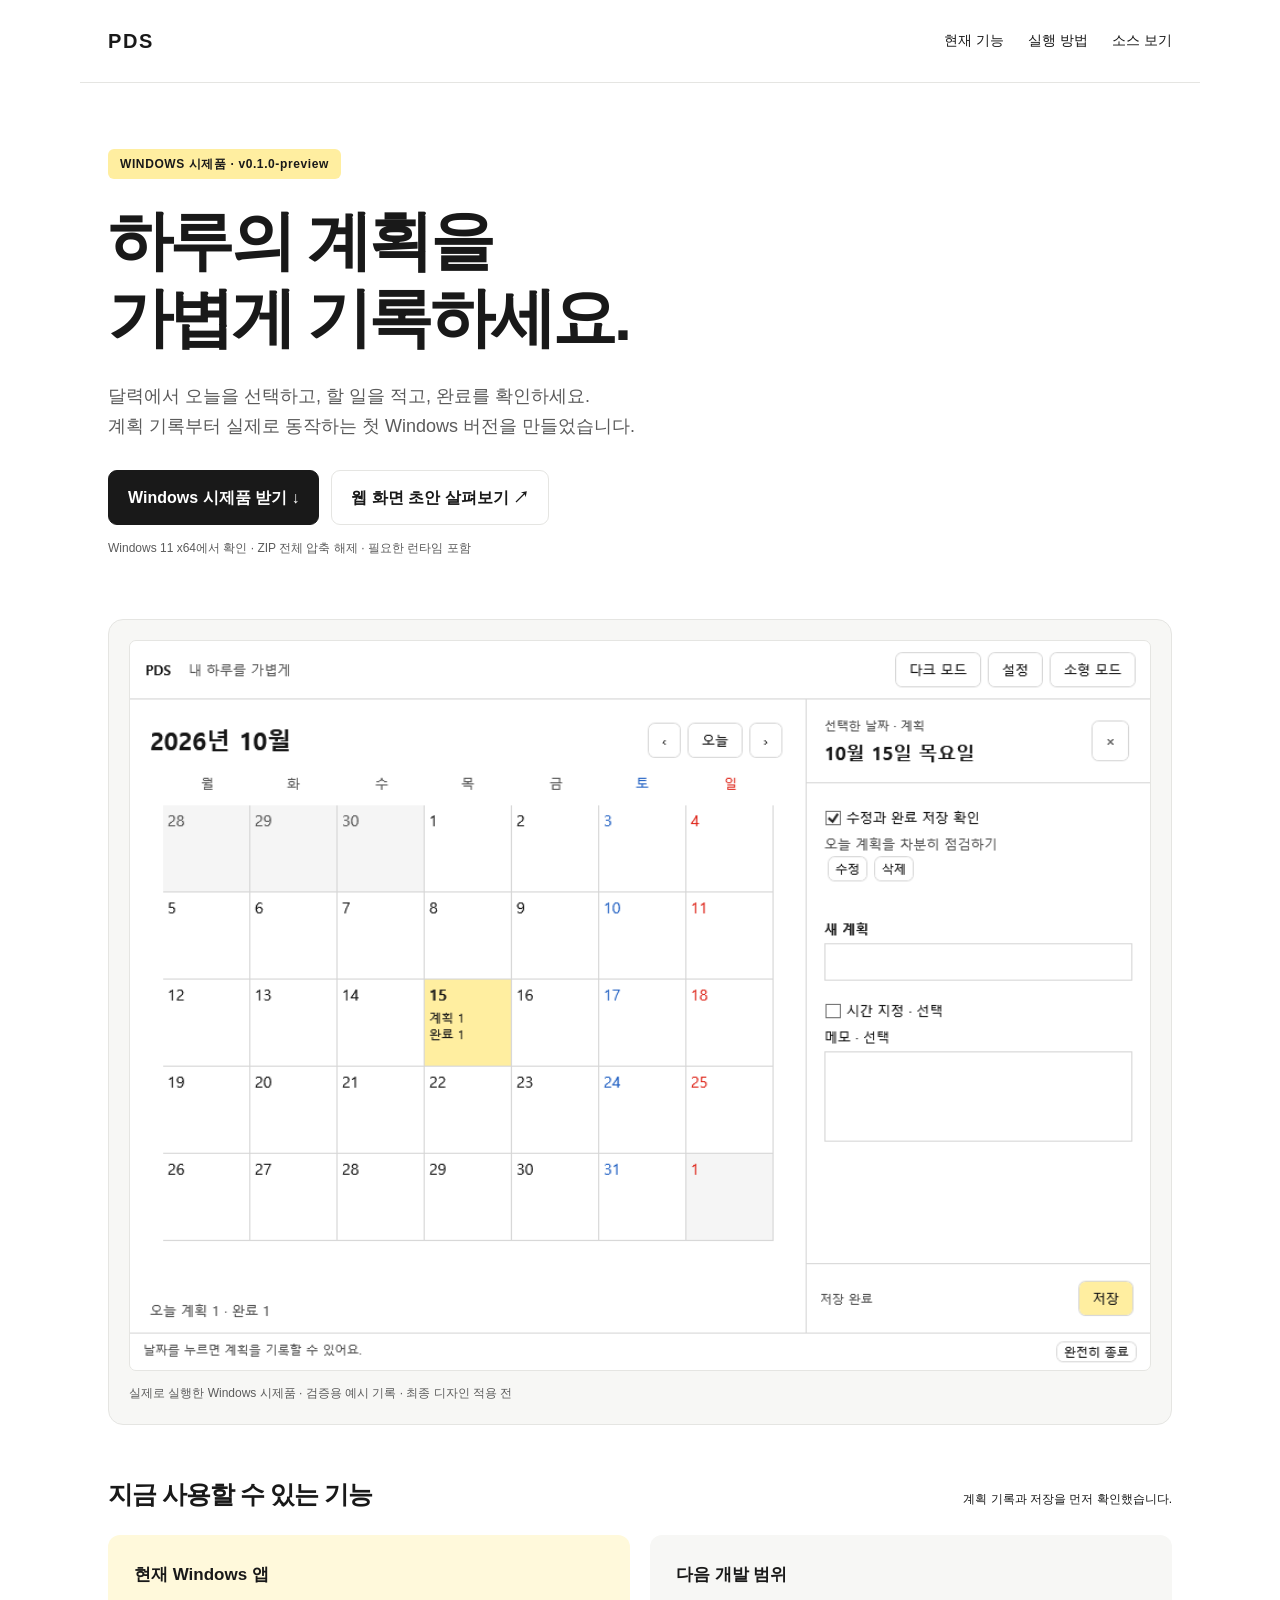
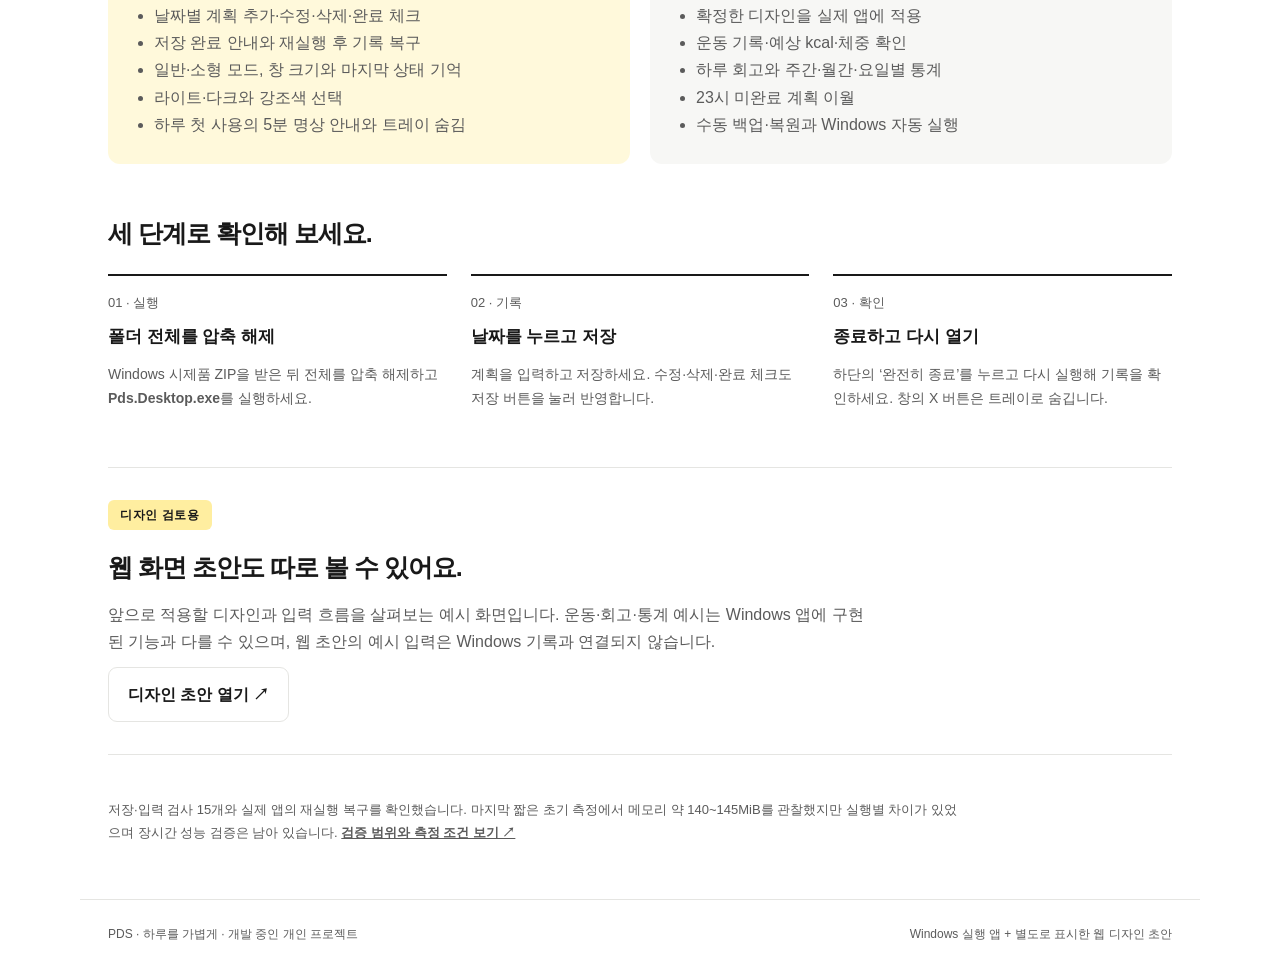
==== site/index.html @ df41ccec "Add PDS Windows prototype, download page and labeled UI preview" ====
<!doctype html>
<html lang="ko">
<head>
  <meta charset="utf-8"><meta name="viewport" content="width=device-width,initial-scale=1">
  <meta name="description" content="PDS Windows 캘린더 시제품. 실제 앱 다운로드와 별도로 표시한 웹 화면 초안을 확인하세요.">
  <title>PDS · 하루를 가볍게</title>
  <style>
    :root{color-scheme:light;--paper:#fff;--ink:#191919;--sub:#5b5b5b;--line:#e5e5e2;--yellow:#ffeea0;--soft:#f7f7f5}*{box-sizing:border-box}body{margin:0;background:var(--paper);color:var(--ink);font:16px/1.7 'Segoe UI','Malgun Gothic',sans-serif}a{color:inherit}header,main,footer{max-width:1120px;margin:auto;padding-left:28px;padding-right:28px}header{display:flex;align-items:center;justify-content:space-between;gap:20px;padding-top:24px;padding-bottom:24px;border-bottom:1px solid var(--line)}.brand{font-weight:750;letter-spacing:.08em;text-decoration:none;font-size:20px}nav{display:flex;gap:24px;font-size:14px}nav a{text-decoration:none}.hero{padding-top:66px;padding-bottom:48px}.eyebrow{display:inline-block;background:var(--yellow);padding:5px 12px;border-radius:6px;font-size:12px;font-weight:600;letter-spacing:.05em}h1{font-size:clamp(36px,5.8vw,65px);line-height:1.18;letter-spacing:-.055em;margin:24px 0}p{color:var(--sub);margin:12px 0}.lead{max-width:650px;font-size:18px;word-break:keep-all}.actions{display:flex;flex-wrap:wrap;gap:12px;margin-top:28px}.button{display:inline-flex;align-items:center;justify-content:center;text-decoration:none;padding:13px 19px;border:1px solid var(--line);border-radius:9px;font-weight:600}.primary{background:var(--ink);color:white;border-color:var(--ink)}.button:hover{outline:2px solid var(--yellow);outline-offset:3px}.download-meta{font-size:12px;margin-top:13px}.screen{margin:0 0 44px;background:var(--soft);padding:20px;border-radius:15px;border:1px solid var(--line)}.screen img{display:block;width:100%;height:auto;border:1px solid var(--line);border-radius:7px}.screen figcaption{font-size:12px;color:var(--sub);margin-top:12px}section{scroll-margin-top:24px}.section-head{display:flex;align-items:baseline;justify-content:space-between;gap:16px;margin:48px 0 20px}h2{font-size:25px;letter-spacing:-.04em;margin:0}h3{font-size:17px;margin:0 0 12px}.two{display:grid;grid-template-columns:1fr 1fr;gap:20px}.panel{padding:26px;background:var(--soft);border-radius:12px}.panel.current{background:#fff9db}.panel ul{padding-left:20px;margin:0;color:var(--sub)}.steps{list-style:none;padding:0;display:grid;grid-template-columns:repeat(3,1fr);gap:24px}.steps li{border-top:2px solid var(--ink);padding-top:16px}.number{font-size:13px;color:var(--sub);display:block;margin-bottom:8px}.steps p{font-size:14px}.preview{border-top:1px solid var(--line);border-bottom:1px solid var(--line);padding:32px 0;margin:44px 0}.preview p{max-width:760px}.note{font-size:13px;max-width:850px}.note a{font-weight:600}footer{display:flex;justify-content:space-between;gap:20px;margin-top:55px;padding-top:24px;padding-bottom:30px;font-size:12px;color:var(--sub);border-top:1px solid var(--line)}:focus-visible{outline:3px solid #806900;outline-offset:4px}@media(max-width:680px){header,main,footer{padding-left:20px;padding-right:20px}header{align-items:flex-start}nav{gap:14px;font-size:12px}.hero{padding-top:42px}.lead{font-size:16px}.two,.steps{grid-template-columns:1fr}.screen{padding:8px;border-radius:10px}.section-head{display:block}.panel{padding:22px}.steps{gap:16px}footer{display:block}footer span{display:block;margin:6px 0}}
  </style>
</head>
<body>
  <header><a class="brand" href="./">PDS</a><nav aria-label="페이지 메뉴"><a href="#current">현재 기능</a><a href="#start">실행 방법</a><a href="https://github.com/wngud7971-cyber/Aleph_premium_work">소스 보기</a></nav></header>
  <main>
    <section class="hero"><span class="eyebrow">WINDOWS 시제품 · v0.1.0-preview</span><h1>하루의 계획을<br>가볍게 기록하세요.</h1><p class="lead">달력에서 오늘을 선택하고, 할 일을 적고, 완료를 확인하세요.<br>계획 기록부터 실제로 동작하는 첫 Windows 버전을 만들었습니다.</p><div class="actions"><a class="button primary" id="download" href="https://github.com/wngud7971-cyber/Aleph_premium_work/releases/download/v0.1.0-preview/PDS-Windows-x64-v0.1.0-preview.zip">Windows 시제품 받기 ↓</a><a class="button" href="preview.html">웹 화면 초안 살펴보기 ↗</a></div><p class="download-meta">Windows 11 x64에서 확인 · ZIP 전체 압축 해제 · 필요한 런타임 포함</p></section>
    <figure class="screen"><img src="assets/windows-general.png" width="924" height="660" alt="실제 Windows 시제품: 월간 달력과 선택 날짜의 계획 기록 상세 화면"><figcaption>실제로 실행한 Windows 시제품 · 검증용 예시 기록 · 최종 디자인 적용 전</figcaption></figure>
    <section id="current"><div class="section-head"><h2>지금 사용할 수 있는 기능</h2><span class="download-meta">계획 기록과 저장을 먼저 확인했습니다.</span></div><div class="two"><article class="panel current"><h3>현재 Windows 앱</h3><ul><li>날짜별 계획 추가·수정·삭제·완료 체크</li><li>저장 완료 안내와 재실행 후 기록 복구</li><li>일반·소형 모드, 창 크기와 마지막 상태 기억</li><li>라이트·다크와 강조색 선택</li><li>하루 첫 사용의 5분 명상 안내와 트레이 숨김</li></ul></article><article class="panel"><h3>다음 개발 범위</h3><ul><li>확정한 디자인을 실제 앱에 적용</li><li>운동 기록·예상 kcal·체중 확인</li><li>하루 회고와 주간·월간·요일별 통계</li><li>23시 미완료 계획 이월</li><li>수동 백업·복원과 Windows 자동 실행</li></ul></article></div></section>
    <section id="start"><div class="section-head"><h2>세 단계로 확인해 보세요.</h2></div><ol class="steps"><li><span class="number">01 · 실행</span><h3>폴더 전체를 압축 해제</h3><p>Windows 시제품 ZIP을 받은 뒤 전체를 압축 해제하고 <strong>Pds.Desktop.exe</strong>를 실행하세요.</p></li><li><span class="number">02 · 기록</span><h3>날짜를 누르고 저장</h3><p>계획을 입력하고 저장하세요. 수정·삭제·완료 체크도 저장 버튼을 눌러 반영합니다.</p></li><li><span class="number">03 · 확인</span><h3>종료하고 다시 열기</h3><p>하단의 ‘완전히 종료’를 누르고 다시 실행해 기록을 확인하세요. 창의 X 버튼은 트레이로 숨깁니다.</p></li></ol></section>
    <section class="preview"><span class="eyebrow">디자인 검토용</span><h2 style="margin-top:16px">웹 화면 초안도 따로 볼 수 있어요.</h2><p>앞으로 적용할 디자인과 입력 흐름을 살펴보는 예시 화면입니다. 운동·회고·통계 예시는 Windows 앱에 구현된 기능과 다를 수 있으며, 웹 초안의 예시 입력은 Windows 기록과 연결되지 않습니다.</p><a class="button" href="preview.html">디자인 초안 열기 ↗</a></section>
    <p class="note">저장·입력 검사 15개와 실제 앱의 재실행 복구를 확인했습니다. 마지막 짧은 초기 측정에서 메모리 약 140~145MiB를 관찰했지만 실행별 차이가 있었으며 장시간 성능 검증은 남아 있습니다. <a href="https://github.com/wngud7971-cyber/Aleph_premium_work/blob/main/docs/verification.md">검증 범위와 측정 조건 보기 ↗</a></p>
  </main>
  <footer><span>PDS · 하루를 가볍게 · 개발 중인 개인 프로젝트</span><span>Windows 실행 앱 + 별도로 표시한 웹 디자인 초안</span></footer>
</body>
</html>
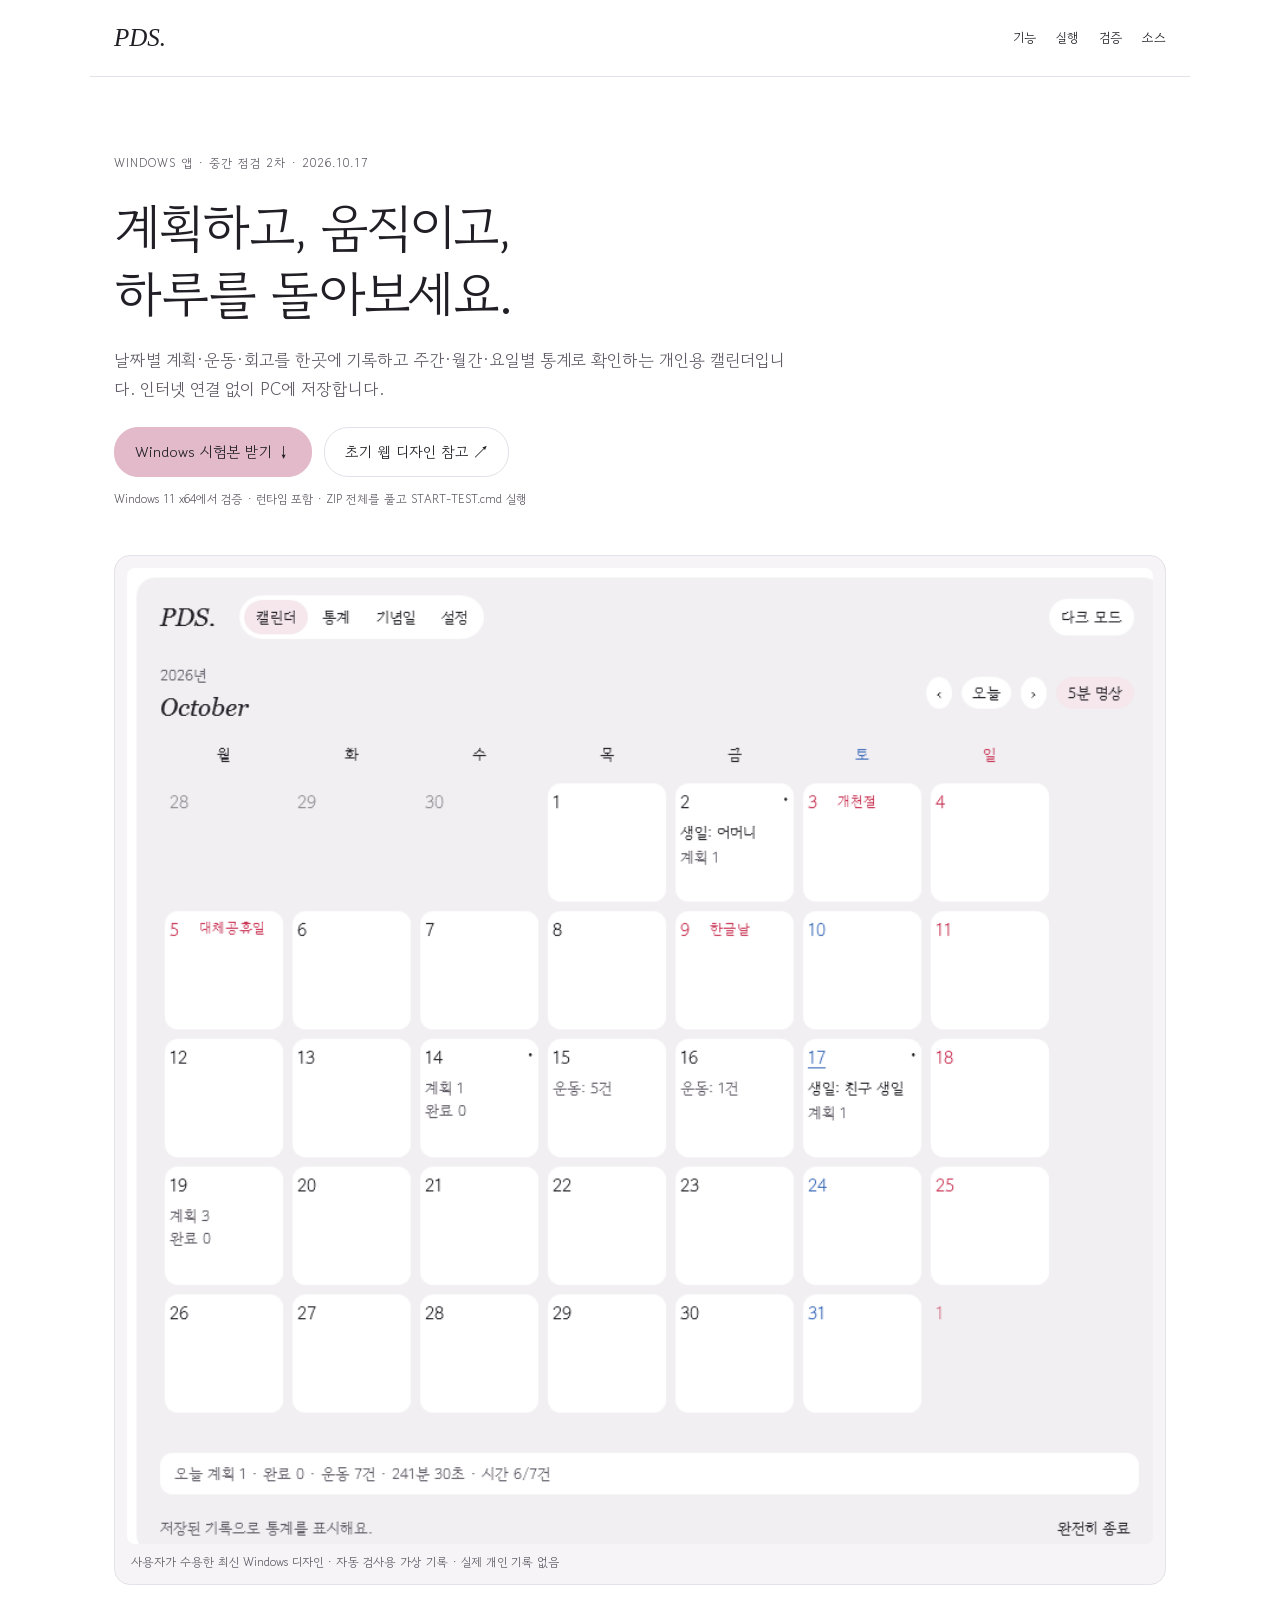
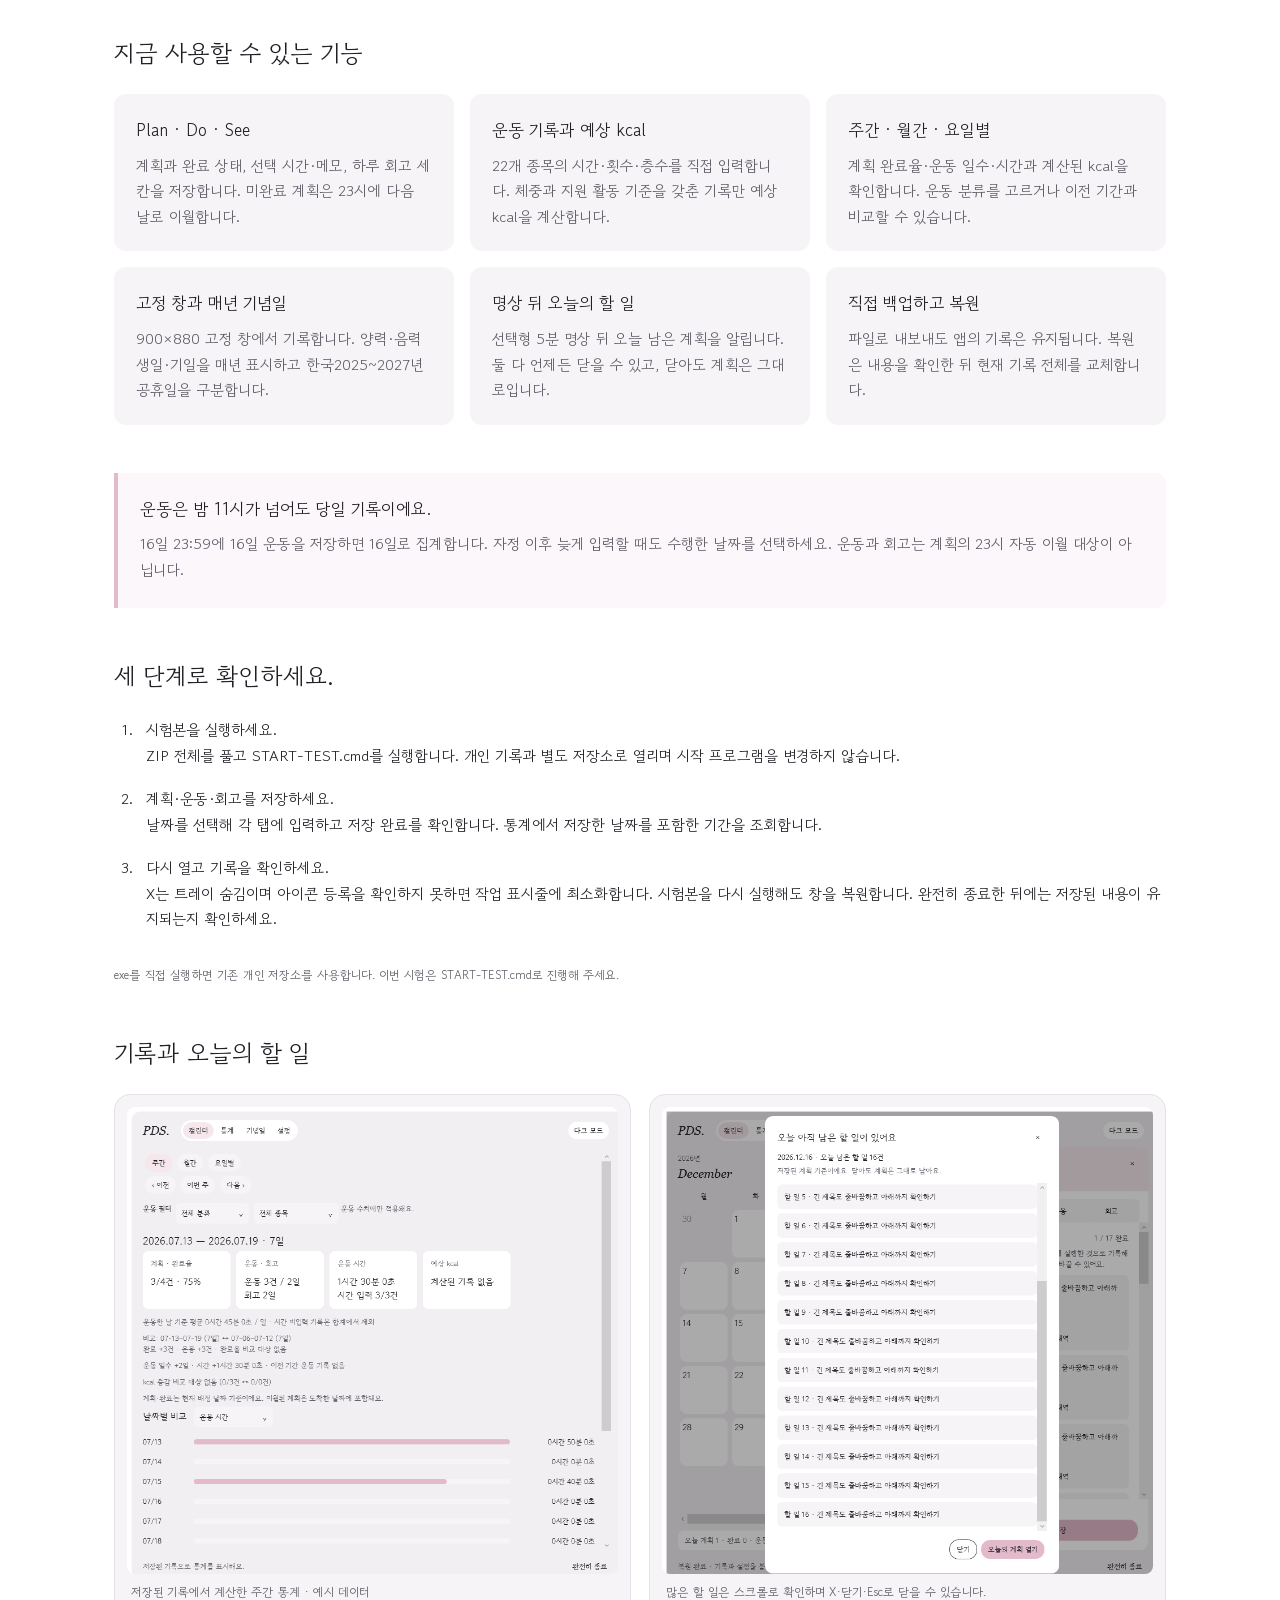
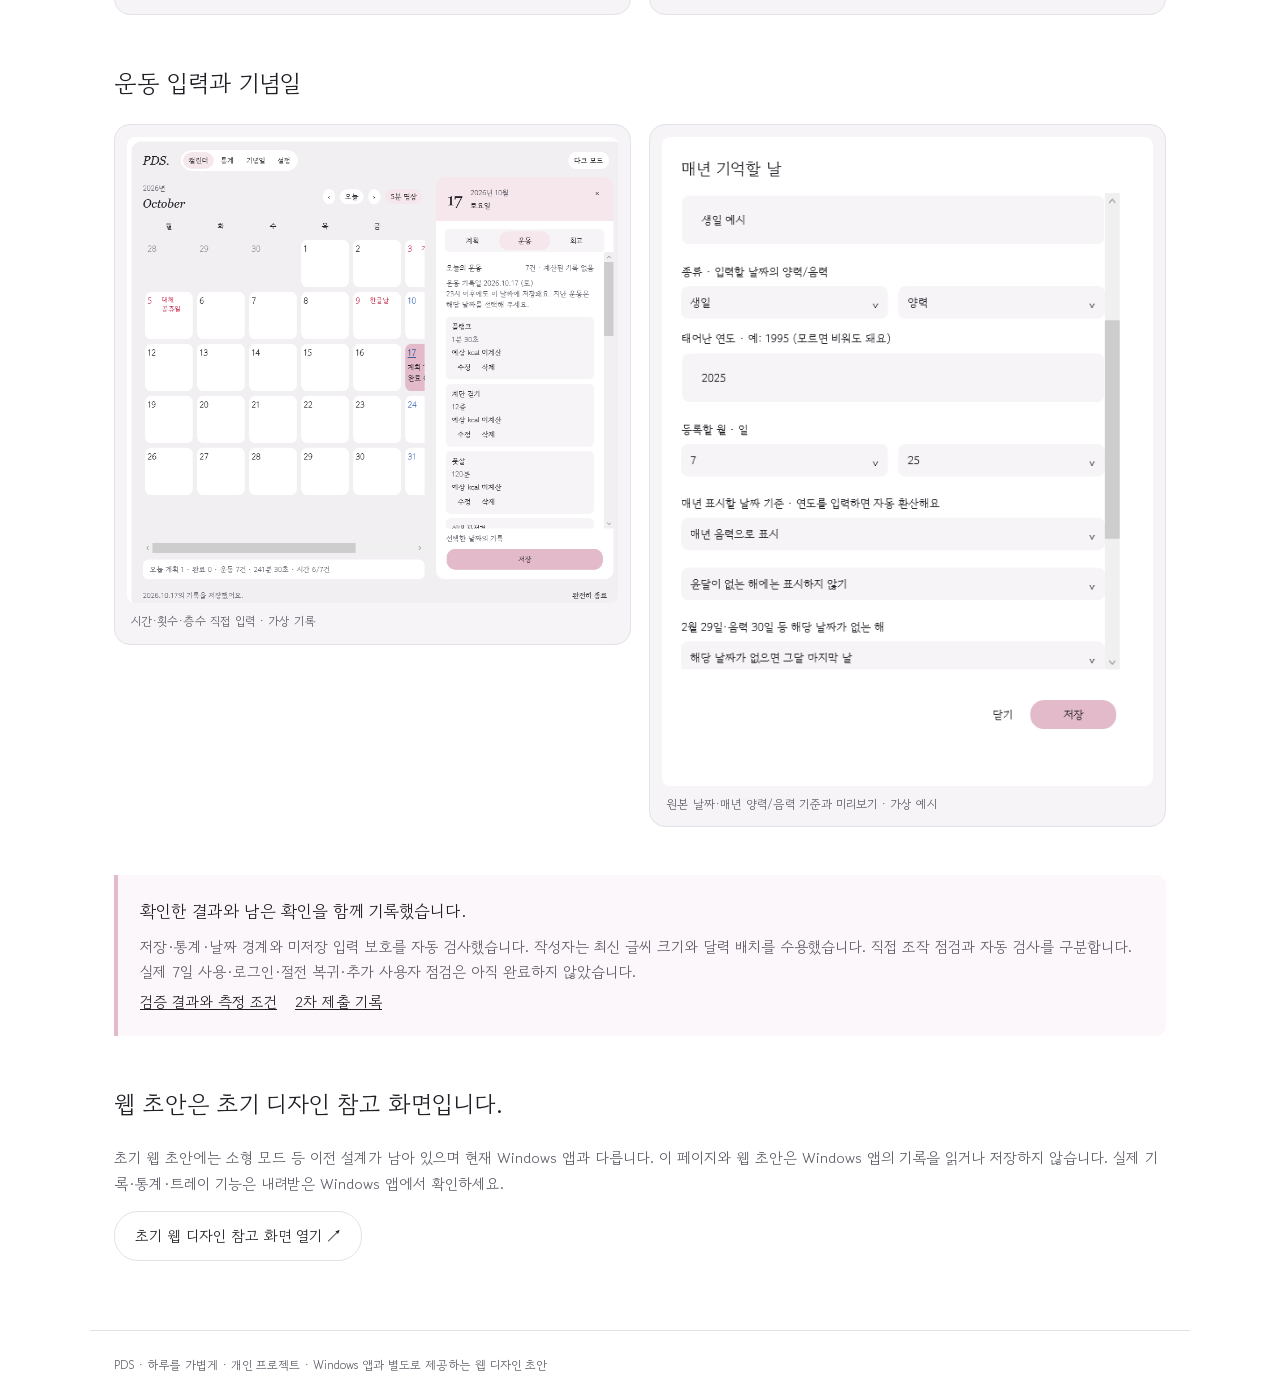
==== commit 1190d46f: "Complete PDS checkpoint 2 prototype and submission materials" ====
--- a/site/index.html
+++ b/site/index.html
@@ -1,23 +1,26 @@
-<!doctype html>
-<html lang="ko">
-<head>
-  <meta charset="utf-8"><meta name="viewport" content="width=device-width,initial-scale=1">
-  <meta name="description" content="PDS Windows 캘린더 시제품. 실제 앱 다운로드와 별도로 표시한 웹 화면 초안을 확인하세요.">
-  <title>PDS · 하루를 가볍게</title>
-  <style>
-    :root{color-scheme:light;--paper:#fff;--ink:#191919;--sub:#5b5b5b;--line:#e5e5e2;--yellow:#ffeea0;--soft:#f7f7f5}*{box-sizing:border-box}body{margin:0;background:var(--paper);color:var(--ink);font:16px/1.7 'Segoe UI','Malgun Gothic',sans-serif}a{color:inherit}header,main,footer{max-width:1120px;margin:auto;padding-left:28px;padding-right:28px}header{display:flex;align-items:center;justify-content:space-between;gap:20px;padding-top:24px;padding-bottom:24px;border-bottom:1px solid var(--line)}.brand{font-weight:750;letter-spacing:.08em;text-decoration:none;font-size:20px}nav{display:flex;gap:24px;font-size:14px}nav a{text-decoration:none}.hero{padding-top:66px;padding-bottom:48px}.eyebrow{display:inline-block;background:var(--yellow);padding:5px 12px;border-radius:6px;font-size:12px;font-weight:600;letter-spacing:.05em}h1{font-size:clamp(36px,5.8vw,65px);line-height:1.18;letter-spacing:-.055em;margin:24px 0}p{color:var(--sub);margin:12px 0}.lead{max-width:650px;font-size:18px;word-break:keep-all}.actions{display:flex;flex-wrap:wrap;gap:12px;margin-top:28px}.button{display:inline-flex;align-items:center;justify-content:center;text-decoration:none;padding:13px 19px;border:1px solid var(--line);border-radius:9px;font-weight:600}.primary{background:var(--ink);color:white;border-color:var(--ink)}.button:hover{outline:2px solid var(--yellow);outline-offset:3px}.download-meta{font-size:12px;margin-top:13px}.screen{margin:0 0 44px;background:var(--soft);padding:20px;border-radius:15px;border:1px solid var(--line)}.screen img{display:block;width:100%;height:auto;border:1px solid var(--line);border-radius:7px}.screen figcaption{font-size:12px;color:var(--sub);margin-top:12px}section{scroll-margin-top:24px}.section-head{display:flex;align-items:baseline;justify-content:space-between;gap:16px;margin:48px 0 20px}h2{font-size:25px;letter-spacing:-.04em;margin:0}h3{font-size:17px;margin:0 0 12px}.two{display:grid;grid-template-columns:1fr 1fr;gap:20px}.panel{padding:26px;background:var(--soft);border-radius:12px}.panel.current{background:#fff9db}.panel ul{padding-left:20px;margin:0;color:var(--sub)}.steps{list-style:none;padding:0;display:grid;grid-template-columns:repeat(3,1fr);gap:24px}.steps li{border-top:2px solid var(--ink);padding-top:16px}.number{font-size:13px;color:var(--sub);display:block;margin-bottom:8px}.steps p{font-size:14px}.preview{border-top:1px solid var(--line);border-bottom:1px solid var(--line);padding:32px 0;margin:44px 0}.preview p{max-width:760px}.note{font-size:13px;max-width:850px}.note a{font-weight:600}footer{display:flex;justify-content:space-between;gap:20px;margin-top:55px;padding-top:24px;padding-bottom:30px;font-size:12px;color:var(--sub);border-top:1px solid var(--line)}:focus-visible{outline:3px solid #806900;outline-offset:4px}@media(max-width:680px){header,main,footer{padding-left:20px;padding-right:20px}header{align-items:flex-start}nav{gap:14px;font-size:12px}.hero{padding-top:42px}.lead{font-size:16px}.two,.steps{grid-template-columns:1fr}.screen{padding:8px;border-radius:10px}.section-head{display:block}.panel{padding:22px}.steps{gap:16px}footer{display:block}footer span{display:block;margin:6px 0}}
-  </style>
-</head>
-<body>
-  <header><a class="brand" href="./">PDS</a><nav aria-label="페이지 메뉴"><a href="#current">현재 기능</a><a href="#start">실행 방법</a><a href="https://github.com/wngud7971-cyber/Aleph_premium_work">소스 보기</a></nav></header>
-  <main>
-    <section class="hero"><span class="eyebrow">WINDOWS 시제품 · v0.1.0-preview</span><h1>하루의 계획을<br>가볍게 기록하세요.</h1><p class="lead">달력에서 오늘을 선택하고, 할 일을 적고, 완료를 확인하세요.<br>계획 기록부터 실제로 동작하는 첫 Windows 버전을 만들었습니다.</p><div class="actions"><a class="button primary" id="download" href="https://github.com/wngud7971-cyber/Aleph_premium_work/releases/download/v0.1.0-preview/PDS-Windows-x64-v0.1.0-preview.zip">Windows 시제품 받기 ↓</a><a class="button" href="preview.html">웹 화면 초안 살펴보기 ↗</a></div><p class="download-meta">Windows 11 x64에서 확인 · ZIP 전체 압축 해제 · 필요한 런타임 포함</p></section>
-    <figure class="screen"><img src="assets/windows-general.png" width="924" height="660" alt="실제 Windows 시제품: 월간 달력과 선택 날짜의 계획 기록 상세 화면"><figcaption>실제로 실행한 Windows 시제품 · 검증용 예시 기록 · 최종 디자인 적용 전</figcaption></figure>
-    <section id="current"><div class="section-head"><h2>지금 사용할 수 있는 기능</h2><span class="download-meta">계획 기록과 저장을 먼저 확인했습니다.</span></div><div class="two"><article class="panel current"><h3>현재 Windows 앱</h3><ul><li>날짜별 계획 추가·수정·삭제·완료 체크</li><li>저장 완료 안내와 재실행 후 기록 복구</li><li>일반·소형 모드, 창 크기와 마지막 상태 기억</li><li>라이트·다크와 강조색 선택</li><li>하루 첫 사용의 5분 명상 안내와 트레이 숨김</li></ul></article><article class="panel"><h3>다음 개발 범위</h3><ul><li>확정한 디자인을 실제 앱에 적용</li><li>운동 기록·예상 kcal·체중 확인</li><li>하루 회고와 주간·월간·요일별 통계</li><li>23시 미완료 계획 이월</li><li>수동 백업·복원과 Windows 자동 실행</li></ul></article></div></section>
-    <section id="start"><div class="section-head"><h2>세 단계로 확인해 보세요.</h2></div><ol class="steps"><li><span class="number">01 · 실행</span><h3>폴더 전체를 압축 해제</h3><p>Windows 시제품 ZIP을 받은 뒤 전체를 압축 해제하고 <strong>Pds.Desktop.exe</strong>를 실행하세요.</p></li><li><span class="number">02 · 기록</span><h3>날짜를 누르고 저장</h3><p>계획을 입력하고 저장하세요. 수정·삭제·완료 체크도 저장 버튼을 눌러 반영합니다.</p></li><li><span class="number">03 · 확인</span><h3>종료하고 다시 열기</h3><p>하단의 ‘완전히 종료’를 누르고 다시 실행해 기록을 확인하세요. 창의 X 버튼은 트레이로 숨깁니다.</p></li></ol></section>
-    <section class="preview"><span class="eyebrow">디자인 검토용</span><h2 style="margin-top:16px">웹 화면 초안도 따로 볼 수 있어요.</h2><p>앞으로 적용할 디자인과 입력 흐름을 살펴보는 예시 화면입니다. 운동·회고·통계 예시는 Windows 앱에 구현된 기능과 다를 수 있으며, 웹 초안의 예시 입력은 Windows 기록과 연결되지 않습니다.</p><a class="button" href="preview.html">디자인 초안 열기 ↗</a></section>
-    <p class="note">저장·입력 검사 15개와 실제 앱의 재실행 복구를 확인했습니다. 마지막 짧은 초기 측정에서 메모리 약 140~145MiB를 관찰했지만 실행별 차이가 있었으며 장시간 성능 검증은 남아 있습니다. <a href="https://github.com/wngud7971-cyber/Aleph_premium_work/blob/main/docs/verification.md">검증 범위와 측정 조건 보기 ↗</a></p>
-  </main>
-  <footer><span>PDS · 하루를 가볍게 · 개발 중인 개인 프로젝트</span><span>Windows 실행 앱 + 별도로 표시한 웹 디자인 초안</span></footer>
-</body>
-</html>
+<!doctype html>
+<html lang="ko">
+<head>
+  <meta charset="utf-8"><meta name="viewport" content="width=device-width,initial-scale=1">
+  <meta name="description" content="PDS 중간 점검 2차. Windows에서 계획·운동·회고를 기록하고 주간·월간·요일별 통계를 확인하세요.">
+  <title>PDS · 하루를 가볍게 · 2차</title>
+  <style>
+    @font-face{font-family:Gowun;src:url('assets/GowunDodum-Regular.ttf') format('truetype');font-display:swap}
+    :root{color-scheme:light;--ink:#211f25;--muted:#605b66;--line:#e5e1e8;--soft:#f6f4f6;--pink:#e3baca}*{box-sizing:border-box}body{margin:0;background:#fff;color:var(--ink);font:15px/1.7 Gowun,'Malgun Gothic',sans-serif}a{color:inherit}header,main,footer{max-width:1100px;margin:auto;padding:24px}header{display:flex;align-items:center;justify-content:space-between;border-bottom:1px solid var(--line)}.brand{font:italic 25px Georgia,serif;text-decoration:none}nav{display:flex;gap:20px;font-size:13px}nav a{text-decoration:none}.hero{padding:48px 0 34px}.eyebrow{font-size:12px;letter-spacing:.08em;color:var(--muted)}h1{font-size:clamp(30px,5vw,52px);font-weight:400;line-height:1.3;letter-spacing:-.04em;margin:18px 0}h2{font-size:24px;font-weight:400;margin:0 0 20px}h3{font-size:17px;margin:0 0 8px;font-weight:400}p{color:var(--muted)}.lead{max-width:680px;font-size:17px}.actions{display:flex;flex-wrap:wrap;gap:12px;margin-top:24px}.button{display:inline-block;text-decoration:none;border:1px solid var(--line);border-radius:24px;padding:11px 20px;background:#fff}.primary{background:var(--pink);border-color:var(--pink)}.note{font-size:12px;color:var(--muted)}.screen{margin:0;padding:12px;background:var(--soft);border:1px solid var(--line);border-radius:16px}.screen img{display:block;width:100%;height:auto;border-radius:8px}.screen figcaption{font-size:12px;color:var(--muted);padding:8px 4px 0}.section{margin-top:48px;scroll-margin-top:20px}.cards{display:grid;grid-template-columns:repeat(3,1fr);gap:16px}.card{padding:22px;background:var(--soft);border-radius:12px}.card p{margin:0}.steps{padding-left:24px}.steps li{padding:0 0 18px 8px}.steps strong{font-weight:400;color:var(--ink)}.gallery{display:grid;grid-template-columns:1fr 1fr;gap:18px}.gallery .screen{align-self:start}.callout{padding:22px;border-left:4px solid var(--pink);background:#fcf7fa;border-radius:0 10px 10px 0}.callout p{margin:4px 0}.links{display:flex;gap:18px;flex-wrap:wrap}footer{margin-top:45px;border-top:1px solid var(--line);font-size:12px;color:var(--muted)}:focus-visible{outline:3px solid #5c3150;outline-offset:4px}@media(max-width:700px){header,main,footer{padding:20px}.cards,.gallery{grid-template-columns:1fr}nav{gap:12px;font-size:12px}.hero{padding-top:32px}.lead{font-size:15px}}
+  </style>
+</head>
+<body>
+  <header><a class="brand" href="./">PDS.</a><nav aria-label="페이지 메뉴"><a href="#features">기능</a><a href="#start">실행</a><a href="verification.html">검증</a><a href="https://github.com/wngud7971-cyber/Aleph_premium_work">소스</a></nav></header>
+  <main>
+    <section class="hero"><span class="eyebrow">WINDOWS 앱 · 중간 점검 2차 · 2026.10.17</span><h1>계획하고, 움직이고,<br>하루를 돌아보세요.</h1><p class="lead">날짜별 계획·운동·회고를 한곳에 기록하고 주간·월간·요일별 통계로 확인하는 개인용 캘린더입니다. 인터넷 연결 없이 PC에 저장합니다.</p><div class="actions"><a class="button primary" href="https://github.com/wngud7971-cyber/Aleph_premium_work/releases/download/v0.2.0-checkpoint2/PDS-Windows-x64-stage2-legible-20261017.zip">Windows 시험본 받기 ↓</a><a class="button" href="preview.html">초기 웹 디자인 참고 ↗</a></div><p class="note">Windows 11 x64에서 검증 · 런타임 포함 · ZIP 전체를 풀고 START-TEST.cmd 실행</p></section>
+    <figure class="screen"><img src="assets/windows-calendar.png" width="868" height="825" alt="최신 Windows 앱의 고정 창 달력·공휴일·생일 표시"><figcaption>사용자가 수용한 최신 Windows 디자인 · 자동 검사용 가상 기록 · 실제 개인 기록 없음</figcaption></figure>
+    <section id="features" class="section"><h2>지금 사용할 수 있는 기능</h2><div class="cards"><article class="card"><h3>Plan · Do · See</h3><p>계획과 완료 상태, 선택 시간·메모, 하루 회고 세 칸을 저장합니다. 미완료 계획은 23시에 다음 날로 이월합니다.</p></article><article class="card"><h3>운동 기록과 예상 kcal</h3><p>22개 종목의 시간·횟수·층수를 직접 입력합니다. 체중과 지원 활동 기준을 갖춘 기록만 예상 kcal을 계산합니다.</p></article><article class="card"><h3>주간 · 월간 · 요일별</h3><p>계획 완료율·운동 일수·시간과 계산된 kcal을 확인합니다. 운동 분류를 고르거나 이전 기간과 비교할 수 있습니다.</p></article><article class="card"><h3>고정 창과 매년 기념일</h3><p>900×880 고정 창에서 기록합니다. 양력·음력 생일·기일을 매년 표시하고 한국2025~2027년 공휴일을 구분합니다.</p></article><article class="card"><h3>명상 뒤 오늘의 할 일</h3><p>선택형 5분 명상 뒤 오늘 남은 계획을 알립니다. 둘 다 언제든 닫을 수 있고, 닫아도 계획은 그대로입니다.</p></article><article class="card"><h3>직접 백업하고 복원</h3><p>파일로 내보내도 앱의 기록은 유지됩니다. 복원은 내용을 확인한 뒤 현재 기록 전체를 교체합니다.</p></article></div></section>
+    <section class="section callout"><h3>운동은 밤 11시가 넘어도 당일 기록이에요.</h3><p>16일 23:59에 16일 운동을 저장하면 16일로 집계합니다. 자정 이후 늦게 입력할 때도 수행한 날짜를 선택하세요. 운동과 회고는 계획의 23시 자동 이월 대상이 아닙니다.</p></section>
+    <section id="start" class="section"><h2>세 단계로 확인하세요.</h2><ol class="steps"><li><strong>시험본을 실행하세요.</strong><br>ZIP 전체를 풀고 <strong>START-TEST.cmd</strong>를 실행합니다. 개인 기록과 별도 저장소로 열리며 시작 프로그램을 변경하지 않습니다.</li><li><strong>계획·운동·회고를 저장하세요.</strong><br>날짜를 선택해 각 탭에 입력하고 저장 완료를 확인합니다. 통계에서 저장한 날짜를 포함한 기간을 조회합니다.</li><li><strong>다시 열고 기록을 확인하세요.</strong><br>X는 트레이 숨김이며 아이콘 등록을 확인하지 못하면 작업 표시줄에 최소화합니다. 시험본을 다시 실행해도 창을 복원합니다. 완전히 종료한 뒤에는 저장된 내용이 유지되는지 확인하세요.</li></ol><p class="note">exe를 직접 실행하면 기존 개인 저장소를 사용합니다. 이번 시험은 START-TEST.cmd로 진행해 주세요.</p></section>
+    <section class="section"><h2>기록과 오늘의 할 일</h2><div class="gallery"><figure class="screen"><img src="assets/windows-statistics.png" alt="주간 통계의 합계와 비교 그래프" loading="lazy"><figcaption>저장된 기록에서 계산한 주간 통계 · 예시 데이터</figcaption></figure><figure class="screen"><img src="assets/windows-reminder.png" alt="오늘의 미완료 계획과 닫기 버튼이 있는 팝업" loading="lazy"><figcaption>많은 할 일은 스크롤로 확인하며 X·닫기·Esc로 닫을 수 있습니다.</figcaption></figure></div></section>
+    <section class="section"><h2>운동 입력과 기념일</h2><div class="gallery"><figure class="screen"><img src="assets/windows-workouts.png" alt="실제 Windows 운동 기록과 입력 영역" loading="lazy"><figcaption>시간·횟수·층수 직접 입력 · 가상 기록</figcaption></figure><figure class="screen"><img src="assets/windows-anniversary.png" alt="원본 생년월일과 매년 표시할 양력 음력 기준 선택" loading="lazy"><figcaption>원본 날짜·매년 양력/음력 기준과 미리보기 · 가상 예시</figcaption></figure></div></section>
+    <section class="section callout"><h3>확인한 결과와 남은 확인을 함께 기록했습니다.</h3><p>저장·통계·날짜 경계와 미저장 입력 보호를 자동 검사했습니다. 작성자는 최신 글씨 크기와 달력 배치를 수용했습니다. 직접 조작 점검과 자동 검사를 구분합니다. 실제 7일 사용·로그인·절전 복귀·추가 사용자 점검은 아직 완료하지 않았습니다.</p><div class="links"><a href="verification.html">검증 결과와 측정 조건</a><a href="https://github.com/wngud7971-cyber/Aleph_premium_work/blob/main/docs/checkpoint-2.md">2차 제출 기록</a></div></section>
+    <section class="section"><h2>웹 초안은 초기 디자인 참고 화면입니다.</h2><p>초기 웹 초안에는 소형 모드 등 이전 설계가 남아 있으며 현재 Windows 앱과 다릅니다. 이 페이지와 웹 초안은 Windows 앱의 기록을 읽거나 저장하지 않습니다. 실제 기록·통계·트레이 기능은 내려받은 Windows 앱에서 확인하세요.</p><a class="button" href="preview.html">초기 웹 디자인 참고 화면 열기 ↗</a></section>
+  </main><footer>PDS · 하루를 가볍게 · 개인 프로젝트 · Windows 앱과 별도로 제공하는 웹 디자인 초안</footer>
+</body>
+</html>
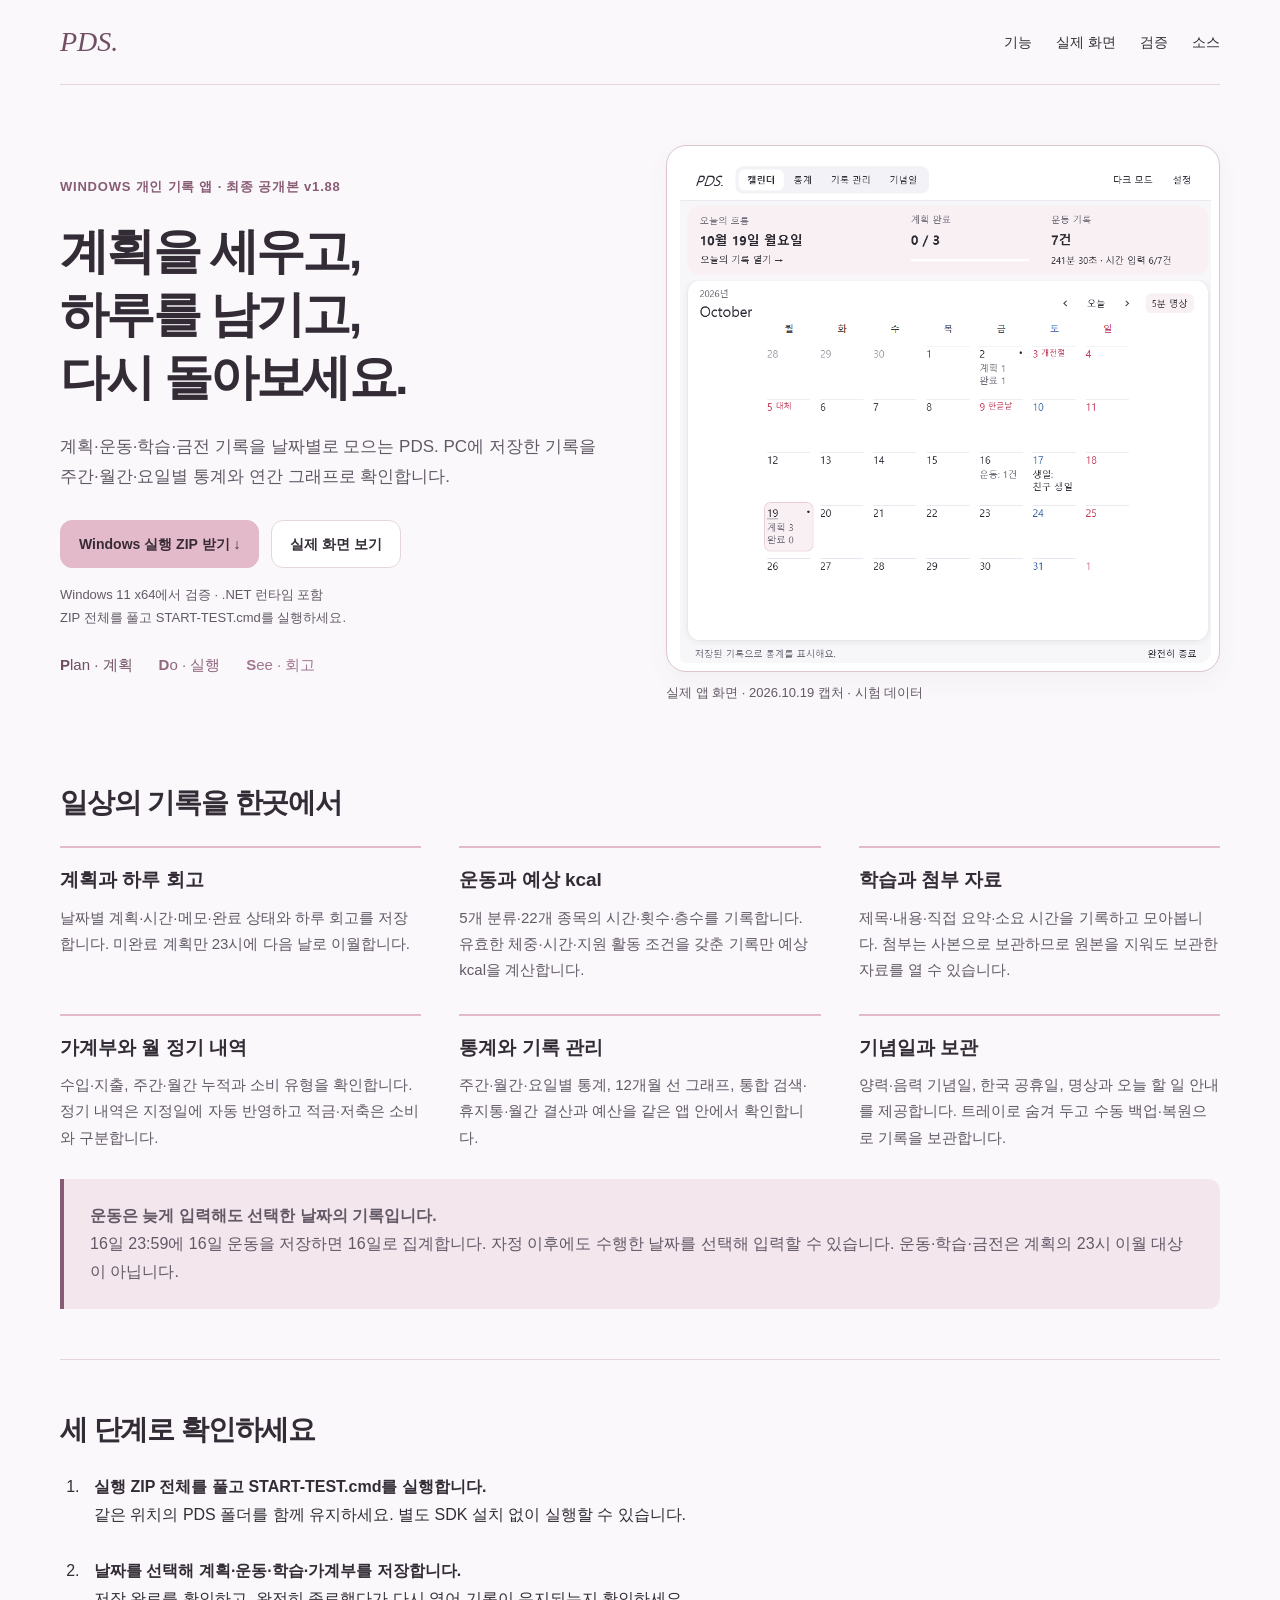
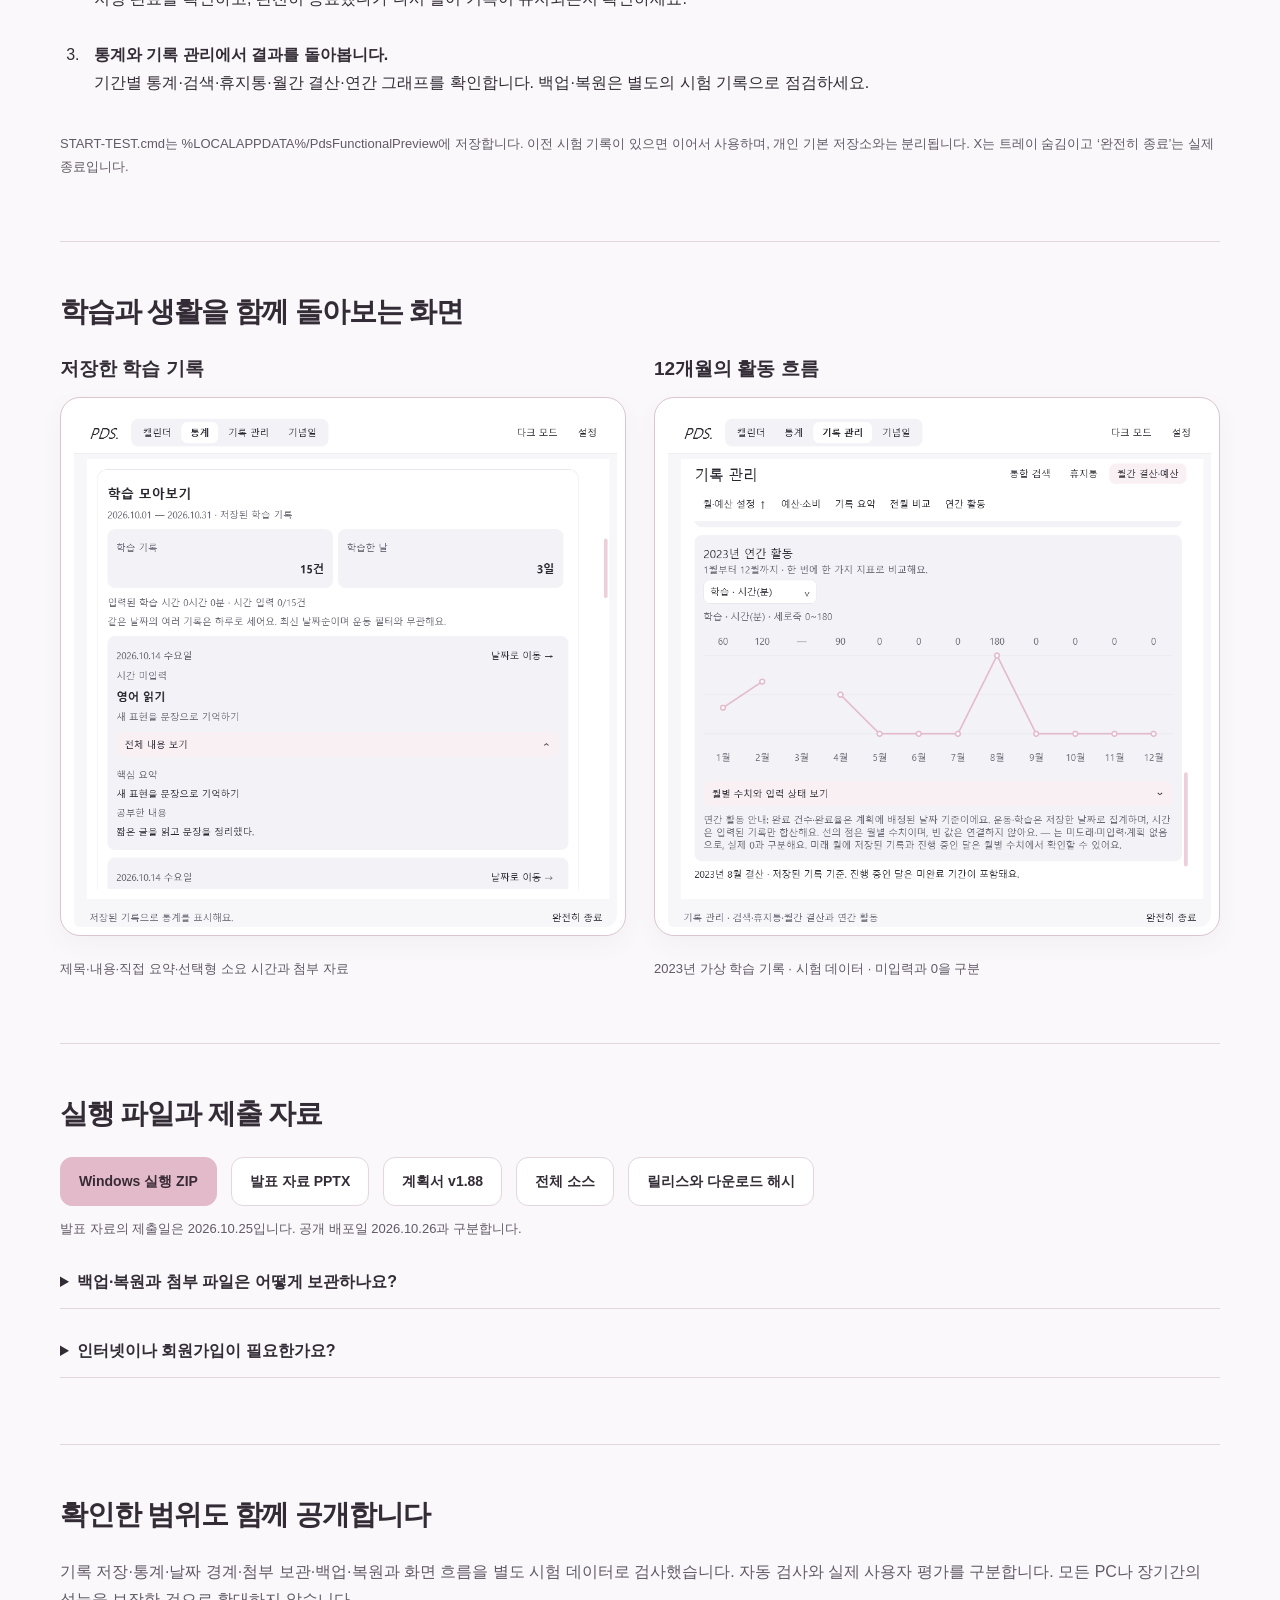
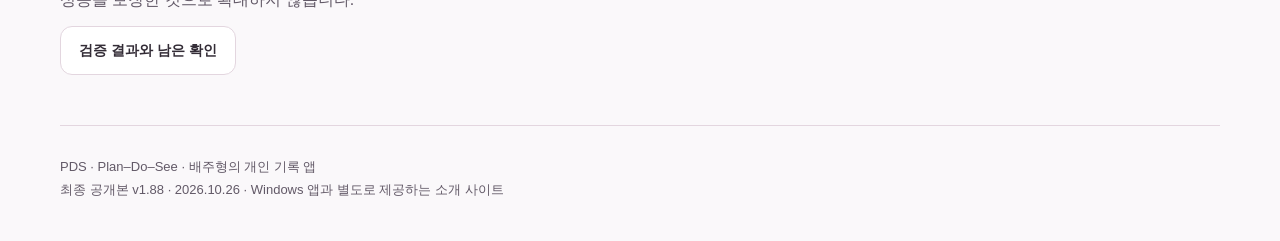
==== commit d57f924d: "Publish final PDS Windows app, current site, verification and presentation" ====
--- a/site/index.html
+++ b/site/index.html
@@ -1,26 +1,5 @@
-<!doctype html>
-<html lang="ko">
-<head>
-  <meta charset="utf-8"><meta name="viewport" content="width=device-width,initial-scale=1">
-  <meta name="description" content="PDS 중간 점검 2차. Windows에서 계획·운동·회고를 기록하고 주간·월간·요일별 통계를 확인하세요.">
-  <title>PDS · 하루를 가볍게 · 2차</title>
-  <style>
-    @font-face{font-family:Gowun;src:url('assets/GowunDodum-Regular.ttf') format('truetype');font-display:swap}
-    :root{color-scheme:light;--ink:#211f25;--muted:#605b66;--line:#e5e1e8;--soft:#f6f4f6;--pink:#e3baca}*{box-sizing:border-box}body{margin:0;background:#fff;color:var(--ink);font:15px/1.7 Gowun,'Malgun Gothic',sans-serif}a{color:inherit}header,main,footer{max-width:1100px;margin:auto;padding:24px}header{display:flex;align-items:center;justify-content:space-between;border-bottom:1px solid var(--line)}.brand{font:italic 25px Georgia,serif;text-decoration:none}nav{display:flex;gap:20px;font-size:13px}nav a{text-decoration:none}.hero{padding:48px 0 34px}.eyebrow{font-size:12px;letter-spacing:.08em;color:var(--muted)}h1{font-size:clamp(30px,5vw,52px);font-weight:400;line-height:1.3;letter-spacing:-.04em;margin:18px 0}h2{font-size:24px;font-weight:400;margin:0 0 20px}h3{font-size:17px;margin:0 0 8px;font-weight:400}p{color:var(--muted)}.lead{max-width:680px;font-size:17px}.actions{display:flex;flex-wrap:wrap;gap:12px;margin-top:24px}.button{display:inline-block;text-decoration:none;border:1px solid var(--line);border-radius:24px;padding:11px 20px;background:#fff}.primary{background:var(--pink);border-color:var(--pink)}.note{font-size:12px;color:var(--muted)}.screen{margin:0;padding:12px;background:var(--soft);border:1px solid var(--line);border-radius:16px}.screen img{display:block;width:100%;height:auto;border-radius:8px}.screen figcaption{font-size:12px;color:var(--muted);padding:8px 4px 0}.section{margin-top:48px;scroll-margin-top:20px}.cards{display:grid;grid-template-columns:repeat(3,1fr);gap:16px}.card{padding:22px;background:var(--soft);border-radius:12px}.card p{margin:0}.steps{padding-left:24px}.steps li{padding:0 0 18px 8px}.steps strong{font-weight:400;color:var(--ink)}.gallery{display:grid;grid-template-columns:1fr 1fr;gap:18px}.gallery .screen{align-self:start}.callout{padding:22px;border-left:4px solid var(--pink);background:#fcf7fa;border-radius:0 10px 10px 0}.callout p{margin:4px 0}.links{display:flex;gap:18px;flex-wrap:wrap}footer{margin-top:45px;border-top:1px solid var(--line);font-size:12px;color:var(--muted)}:focus-visible{outline:3px solid #5c3150;outline-offset:4px}@media(max-width:700px){header,main,footer{padding:20px}.cards,.gallery{grid-template-columns:1fr}nav{gap:12px;font-size:12px}.hero{padding-top:32px}.lead{font-size:15px}}
-  </style>
-</head>
-<body>
-  <header><a class="brand" href="./">PDS.</a><nav aria-label="페이지 메뉴"><a href="#features">기능</a><a href="#start">실행</a><a href="verification.html">검증</a><a href="https://github.com/wngud7971-cyber/Aleph_premium_work">소스</a></nav></header>
-  <main>
-    <section class="hero"><span class="eyebrow">WINDOWS 앱 · 중간 점검 2차 · 2026.10.17</span><h1>계획하고, 움직이고,<br>하루를 돌아보세요.</h1><p class="lead">날짜별 계획·운동·회고를 한곳에 기록하고 주간·월간·요일별 통계로 확인하는 개인용 캘린더입니다. 인터넷 연결 없이 PC에 저장합니다.</p><div class="actions"><a class="button primary" href="https://github.com/wngud7971-cyber/Aleph_premium_work/releases/download/v0.2.0-checkpoint2/PDS-Windows-x64-stage2-legible-20261017.zip">Windows 시험본 받기 ↓</a><a class="button" href="preview.html">초기 웹 디자인 참고 ↗</a></div><p class="note">Windows 11 x64에서 검증 · 런타임 포함 · ZIP 전체를 풀고 START-TEST.cmd 실행</p></section>
-    <figure class="screen"><img src="assets/windows-calendar.png" width="868" height="825" alt="최신 Windows 앱의 고정 창 달력·공휴일·생일 표시"><figcaption>사용자가 수용한 최신 Windows 디자인 · 자동 검사용 가상 기록 · 실제 개인 기록 없음</figcaption></figure>
-    <section id="features" class="section"><h2>지금 사용할 수 있는 기능</h2><div class="cards"><article class="card"><h3>Plan · Do · See</h3><p>계획과 완료 상태, 선택 시간·메모, 하루 회고 세 칸을 저장합니다. 미완료 계획은 23시에 다음 날로 이월합니다.</p></article><article class="card"><h3>운동 기록과 예상 kcal</h3><p>22개 종목의 시간·횟수·층수를 직접 입력합니다. 체중과 지원 활동 기준을 갖춘 기록만 예상 kcal을 계산합니다.</p></article><article class="card"><h3>주간 · 월간 · 요일별</h3><p>계획 완료율·운동 일수·시간과 계산된 kcal을 확인합니다. 운동 분류를 고르거나 이전 기간과 비교할 수 있습니다.</p></article><article class="card"><h3>고정 창과 매년 기념일</h3><p>900×880 고정 창에서 기록합니다. 양력·음력 생일·기일을 매년 표시하고 한국2025~2027년 공휴일을 구분합니다.</p></article><article class="card"><h3>명상 뒤 오늘의 할 일</h3><p>선택형 5분 명상 뒤 오늘 남은 계획을 알립니다. 둘 다 언제든 닫을 수 있고, 닫아도 계획은 그대로입니다.</p></article><article class="card"><h3>직접 백업하고 복원</h3><p>파일로 내보내도 앱의 기록은 유지됩니다. 복원은 내용을 확인한 뒤 현재 기록 전체를 교체합니다.</p></article></div></section>
-    <section class="section callout"><h3>운동은 밤 11시가 넘어도 당일 기록이에요.</h3><p>16일 23:59에 16일 운동을 저장하면 16일로 집계합니다. 자정 이후 늦게 입력할 때도 수행한 날짜를 선택하세요. 운동과 회고는 계획의 23시 자동 이월 대상이 아닙니다.</p></section>
-    <section id="start" class="section"><h2>세 단계로 확인하세요.</h2><ol class="steps"><li><strong>시험본을 실행하세요.</strong><br>ZIP 전체를 풀고 <strong>START-TEST.cmd</strong>를 실행합니다. 개인 기록과 별도 저장소로 열리며 시작 프로그램을 변경하지 않습니다.</li><li><strong>계획·운동·회고를 저장하세요.</strong><br>날짜를 선택해 각 탭에 입력하고 저장 완료를 확인합니다. 통계에서 저장한 날짜를 포함한 기간을 조회합니다.</li><li><strong>다시 열고 기록을 확인하세요.</strong><br>X는 트레이 숨김이며 아이콘 등록을 확인하지 못하면 작업 표시줄에 최소화합니다. 시험본을 다시 실행해도 창을 복원합니다. 완전히 종료한 뒤에는 저장된 내용이 유지되는지 확인하세요.</li></ol><p class="note">exe를 직접 실행하면 기존 개인 저장소를 사용합니다. 이번 시험은 START-TEST.cmd로 진행해 주세요.</p></section>
-    <section class="section"><h2>기록과 오늘의 할 일</h2><div class="gallery"><figure class="screen"><img src="assets/windows-statistics.png" alt="주간 통계의 합계와 비교 그래프" loading="lazy"><figcaption>저장된 기록에서 계산한 주간 통계 · 예시 데이터</figcaption></figure><figure class="screen"><img src="assets/windows-reminder.png" alt="오늘의 미완료 계획과 닫기 버튼이 있는 팝업" loading="lazy"><figcaption>많은 할 일은 스크롤로 확인하며 X·닫기·Esc로 닫을 수 있습니다.</figcaption></figure></div></section>
-    <section class="section"><h2>운동 입력과 기념일</h2><div class="gallery"><figure class="screen"><img src="assets/windows-workouts.png" alt="실제 Windows 운동 기록과 입력 영역" loading="lazy"><figcaption>시간·횟수·층수 직접 입력 · 가상 기록</figcaption></figure><figure class="screen"><img src="assets/windows-anniversary.png" alt="원본 생년월일과 매년 표시할 양력 음력 기준 선택" loading="lazy"><figcaption>원본 날짜·매년 양력/음력 기준과 미리보기 · 가상 예시</figcaption></figure></div></section>
-    <section class="section callout"><h3>확인한 결과와 남은 확인을 함께 기록했습니다.</h3><p>저장·통계·날짜 경계와 미저장 입력 보호를 자동 검사했습니다. 작성자는 최신 글씨 크기와 달력 배치를 수용했습니다. 직접 조작 점검과 자동 검사를 구분합니다. 실제 7일 사용·로그인·절전 복귀·추가 사용자 점검은 아직 완료하지 않았습니다.</p><div class="links"><a href="verification.html">검증 결과와 측정 조건</a><a href="https://github.com/wngud7971-cyber/Aleph_premium_work/blob/main/docs/checkpoint-2.md">2차 제출 기록</a></div></section>
-    <section class="section"><h2>웹 초안은 초기 디자인 참고 화면입니다.</h2><p>초기 웹 초안에는 소형 모드 등 이전 설계가 남아 있으며 현재 Windows 앱과 다릅니다. 이 페이지와 웹 초안은 Windows 앱의 기록을 읽거나 저장하지 않습니다. 실제 기록·통계·트레이 기능은 내려받은 Windows 앱에서 확인하세요.</p><a class="button" href="preview.html">초기 웹 디자인 참고 화면 열기 ↗</a></section>
-  </main><footer>PDS · 하루를 가볍게 · 개인 프로젝트 · Windows 앱과 별도로 제공하는 웹 디자인 초안</footer>
-</body>
-</html>
+<!doctype html><html lang="ko"><head><meta charset="utf-8"><meta name="viewport" content="width=device-width,initial-scale=1"><meta name="description" content="최신 Windows PDS 앱: 계획·운동·학습·가계부·통계·기록 관리. 실행 파일과 발표 자료, 계획서를 제공합니다."><meta name="theme-color" content="#e3baca"><title>PDS · 하루를 기록하고 돌아보다</title><link rel="stylesheet" href="styles.css"></head><body><header><a class="brand" href="./" aria-label="PDS 소개 첫 화면">PDS.</a><nav aria-label="주 메뉴"><a href="./#features">기능</a><a href="preview.html">실제 화면</a><a href="verification.html">검증</a><a href="https://github.com/wngud7971-cyber/Aleph_premium_work">소스</a></nav></header><main><section class="hero"><div><span class="eyebrow">WINDOWS 개인 기록 앱 · 최종 공개본 v1.88</span><h1>계획을 세우고,<br>하루를 남기고,<br>다시 돌아보세요.</h1><p class="lead">계획·운동·학습·금전 기록을 날짜별로 모으는 PDS. PC에 저장한 기록을 주간·월간·요일별 통계와 연간 그래프로 확인합니다.</p><div class="actions"><a id="download" class="button primary" href="https://github.com/wngud7971-cyber/Aleph_premium_work/releases/download/v1.88.0-final/PDS-Windows-x64-final-20261026.zip">Windows 실행 ZIP 받기 ↓</a><a class="button" href="preview.html">실제 화면 보기</a></div><p class="note">Windows 11 x64에서 검증 · .NET 런타임 포함<br>ZIP 전체를 풀고 START-TEST.cmd를 실행하세요.</p><div class="pds-words"><span><b>P</b>lan · 계획</span><span><b>D</b>o · 실행</span><span><b>S</b>ee · 회고</span></div></div><figure><div class="screen"><img src="assets/final-calendar.png" width="868" height="825" alt="PDS v1.87 기능의 실제 Windows 달력 화면. 시험 데이터."></div><figcaption class="caption">실제 앱 화면 · 2026.10.19 캡처 · 시험 데이터</figcaption></figure></section><section class="section" id="features"><h2>일상의 기록을 한곳에서</h2><div class="feature-grid"><article class="feature"><h3>계획과 하루 회고</h3><p>날짜별 계획·시간·메모·완료 상태와 하루 회고를 저장합니다. 미완료 계획만 23시에 다음 날로 이월합니다.</p></article><article class="feature"><h3>운동과 예상 kcal</h3><p>5개 분류·22개 종목의 시간·횟수·층수를 기록합니다. 유효한 체중·시간·지원 활동 조건을 갖춘 기록만 예상 kcal을 계산합니다.</p></article><article class="feature"><h3>학습과 첨부 자료</h3><p>제목·내용·직접 요약·소요 시간을 기록하고 모아봅니다. 첨부는 사본으로 보관하므로 원본을 지워도 보관한 자료를 열 수 있습니다.</p></article><article class="feature"><h3>가계부와 월 정기 내역</h3><p>수입·지출, 주간·월간 누적과 소비 유형을 확인합니다. 정기 내역은 지정일에 자동 반영하고 적금·저축은 소비와 구분합니다.</p></article><article class="feature"><h3>통계와 기록 관리</h3><p>주간·월간·요일별 통계, 12개월 선 그래프, 통합 검색·휴지통·월간 결산과 예산을 같은 앱 안에서 확인합니다.</p></article><article class="feature"><h3>기념일과 보관</h3><p>양력·음력 기념일, 한국 공휴일, 명상과 오늘 할 일 안내를 제공합니다. 트레이로 숨겨 두고 수동 백업·복원으로 기록을 보관합니다.</p></article></div><div class="callout"><p><strong>운동은 늦게 입력해도 선택한 날짜의 기록입니다.</strong><br>16일 23:59에 16일 운동을 저장하면 16일로 집계합니다. 자정 이후에도 수행한 날짜를 선택해 입력할 수 있습니다. 운동·학습·금전은 계획의 23시 이월 대상이 아닙니다.</p></div></section>
+<section class="section" id="start"><h2>세 단계로 확인하세요</h2><ol class="steps"><li><strong>실행 ZIP 전체를 풀고 START-TEST.cmd를 실행합니다.</strong>같은 위치의 PDS 폴더를 함께 유지하세요. 별도 SDK 설치 없이 실행할 수 있습니다.</li><li><strong>날짜를 선택해 계획·운동·학습·가계부를 저장합니다.</strong>저장 완료를 확인하고, 완전히 종료했다가 다시 열어 기록이 유지되는지 확인하세요.</li><li><strong>통계와 기록 관리에서 결과를 돌아봅니다.</strong>기간별 통계·검색·휴지통·월간 결산·연간 그래프를 확인합니다. 백업·복원은 별도의 시험 기록으로 점검하세요.</li></ol><p class="note">START-TEST.cmd는 %LOCALAPPDATA%/PdsFunctionalPreview에 저장합니다. 이전 시험 기록이 있으면 이어서 사용하며, 개인 기본 저장소와는 분리됩니다. X는 트레이 숨김이고 ‘완전히 종료’는 실제 종료입니다.</p></section>
+<section class="section"><h2>학습과 생활을 함께 돌아보는 화면</h2><div class="gallery"><article><h3>저장한 학습 기록</h3><figure class="screen"><img src="assets/final-study.png" alt="실제 학습 모아보기와 요약. 시험 데이터." loading="lazy"></figure><p class="caption">제목·내용·직접 요약·선택형 소요 시간과 첨부 자료</p></article><article><h3>12개월의 활동 흐름</h3><figure class="screen"><img src="assets/final-records.png" alt="PDS의 12개월 학습 시간 선 그래프. 2023년 가상 기록." loading="lazy"></figure><p class="caption">2023년 가상 학습 기록 · 시험 데이터 · 미입력과 0을 구분</p></article></div></section>
+<section class="section"><h2>실행 파일과 제출 자료</h2><div class="resources"><a class="button primary" href="https://github.com/wngud7971-cyber/Aleph_premium_work/releases/download/v1.88.0-final/PDS-Windows-x64-final-20261026.zip">Windows 실행 ZIP</a><a class="button" href="downloads/PDS-presentation-20261025.pptx">발표 자료 PPTX</a><a class="button" href="downloads/plan.md">계획서 v1.88</a><a class="button" href="https://github.com/wngud7971-cyber/Aleph_premium_work">전체 소스</a><a class="button" href="https://github.com/wngud7971-cyber/Aleph_premium_work/releases/tag/v1.88.0-final">릴리스와 다운로드 해시</a></div><p class="note release-note">발표 자료의 제출일은 2026.10.25입니다. 공개 배포일 2026.10.26과 구분합니다.</p><details><summary>백업·복원과 첨부 파일은 어떻게 보관하나요?</summary><p>백업 내보내기는 원본 기록을 삭제하지 않습니다. 학습 첨부를 포함하는 ZIP 백업을 지원하며, 복원은 확인 후 현재 기록·설정을 교체합니다. 실제 개인 기록을 복원하기 전에는 현재 기록을 먼저 내보내 보관하세요.</p></details><details><summary>인터넷이나 회원가입이 필요한가요?</summary><p>Windows 앱의 기록은 SQLite DB와 앱이 관리하는 첨부 폴더에 로컬 저장합니다. 회원가입과 자동 클라우드 동기화는 제공하지 않습니다. 이 소개 사이트는 앱의 개인 기록을 읽거나 저장하지 않습니다.</p></details></section>
+<section class="section"><h2>확인한 범위도 함께 공개합니다</h2><p>기록 저장·통계·날짜 경계·첨부 보관·백업·복원과 화면 흐름을 별도 시험 데이터로 검사했습니다. 자동 검사와 실제 사용자 평가를 구분합니다. 모든 PC나 장기간의 성능을 보장한 것으로 확대하지 않습니다.</p><a class="button" href="verification.html">검증 결과와 남은 확인</a></section></main><footer>PDS · Plan–Do–See · 배주형의 개인 기록 앱<br>최종 공개본 v1.88 · 2026.10.26 · Windows 앱과 별도로 제공하는 소개 사이트</footer></body></html>
--- a/site/styles.css
+++ b/site/styles.css
@@ -0,0 +1,2 @@
+
+:root{--paper:#faf8fa;--white:#fff;--ink:#332c36;--muted:#625967;--accent:#885b74;--pink:#e3baca;--pale:#f3e6ed;--line:#e3d6df;--radius:20px;color-scheme:light}*{box-sizing:border-box}html{scroll-behavior:smooth}body{margin:0;background:var(--paper);color:var(--ink);font:16px/1.75 'Malgun Gothic','Apple SD Gothic Neo',sans-serif}a{color:inherit;text-underline-offset:4px}img{max-width:100%;height:auto}header,main,footer{width:min(1160px,100% - 48px);margin-inline:auto}header{display:flex;align-items:center;justify-content:space-between;gap:20px;padding:26px 0;border-bottom:1px solid var(--line)}.brand{font:italic 28px Georgia,serif;text-decoration:none;color:#704f64}nav{display:flex;gap:24px;align-items:center;font-size:14px;flex-wrap:wrap}nav a{text-decoration:none}nav a:hover{color:var(--accent)}.hero{display:grid;grid-template-columns:1fr 1fr;align-items:center;gap:52px;padding:60px 0 28px}.eyebrow{font-size:13px;color:var(--accent);font-weight:700;letter-spacing:.06em}h1{font-size:clamp(32px,4.2vw,49px);letter-spacing:-.055em;line-height:1.28;margin:20px 0 24px}h2{font-size:28px;letter-spacing:-.04em;line-height:1.4;margin:0 0 24px}h3{font-size:19px;line-height:1.5;margin:0 0 10px}p{margin:12px 0;color:var(--muted)}.lead{font-size:17px}.actions{display:flex;gap:12px;flex-wrap:wrap;margin:28px 0 16px}.button{display:inline-flex;align-items:center;justify-content:center;gap:8px;padding:11px 18px;background:var(--white);border:1px solid var(--line);border-radius:12px;text-decoration:none;font-size:14px;font-weight:700;transition:background .15s,border-color .15s}.button:hover{background:var(--pale);border-color:#c49aac}.primary{background:var(--pink);border-color:var(--pink);color:#382b35}.note{font-size:13px;color:var(--muted)}figure{margin:0}.screen{background:var(--white);border:1px solid #dac5d1;border-radius:var(--radius);padding:8px;box-shadow:0 9px 25px #704f640c}.screen img{display:block;border-radius:12px;width:100%}.caption{font-size:13px;color:var(--muted);padding-top:10px}.section{padding:50px 0;scroll-margin-top:20px;border-bottom:1px solid var(--line)}.feature-grid{display:grid;grid-template-columns:repeat(3,1fr);gap:30px 38px}.feature{border-top:2px solid var(--pink);padding-top:18px}.feature p{font-size:15px;margin:0}.callout{padding:23px 26px;background:var(--pale);border-left:4px solid var(--accent);border-radius:0 12px 12px 0;margin-top:28px}.callout p{margin:0}.steps{padding-left:24px}.steps li{padding:0 0 20px 10px}.steps strong{display:block;color:var(--ink)}.gallery{display:grid;grid-template-columns:1fr 1fr;gap:28px}.gallery article{min-width:0}.gallery h3{margin:0 0 14px}.gallery .screen img{aspect-ratio:868/825;object-fit:contain;background:#fff}.resources{display:flex;gap:14px;flex-wrap:wrap}.page-intro{max-width:820px;padding:48px 0 36px}.page-intro h1{font-size:39px}.stats{display:grid;grid-template-columns:repeat(4,1fr);gap:20px;margin:24px 0}.stat{padding:20px 0;border-top:2px solid var(--pink)}.stat b{display:block;font-size:38px;line-height:1.25;color:var(--accent)}.stat span{font-size:14px;color:var(--muted)}.table-wrap{overflow:auto}table{border-collapse:collapse;width:100%;font-size:14px}th,td{text-align:left;padding:13px 16px;border-bottom:1px solid var(--line)}th{background:var(--pale)}code{font-family:Consolas,monospace;font-size:.92em;background:#eee8ed;padding:2px 4px;border-radius:4px}footer{padding:30px 0 40px;color:var(--muted);font-size:13px}.subnav{display:flex;flex-wrap:wrap;gap:10px;margin:0 0 28px}.subnav a{padding:6px 12px;border:1px solid var(--line);border-radius:20px;font-size:13px;text-decoration:none}.subnav a:hover{background:var(--pale)}:focus-visible{outline:3px solid #885b74;outline-offset:4px}ul{padding-left:22px}li{margin-bottom:8px}.release-note{overflow-wrap:anywhere}details{margin:16px 0;padding:12px 0;border-bottom:1px solid var(--line)}summary{font-weight:700;cursor:pointer}.hash{font-size:12px;overflow-wrap:anywhere;font-family:Consolas,monospace}.pds-words{display:flex;gap:26px;font-size:15px;margin-top:22px}.pds-words span:nth-child(1){color:#704f64}.pds-words span:nth-child(2){color:#90677f}.pds-words span:nth-child(3){color:#a27690}@media(max-width:800px){header,main,footer{width:calc(100% - 36px)}.hero{grid-template-columns:1fr;padding-top:34px;gap:28px}.hero .screen{max-width:600px;margin:auto}.feature-grid{grid-template-columns:1fr 1fr;gap:26px}.stats{grid-template-columns:1fr 1fr}.page-intro h1{font-size:32px}nav{gap:14px;font-size:13px}.section{padding:36px 0}}@media(max-width:520px){.gallery,.feature-grid{grid-template-columns:1fr}header{align-items:flex-start}nav{justify-content:flex-end;gap:9px 13px}.hero h1{font-size:36px}.actions .button{flex:1 1 auto}.section h2{font-size:25px}.stats{gap:8px 18px}.page-intro{padding-top:30px}}@media(prefers-reduced-motion:reduce){html{scroll-behavior:auto}.button{transition:none}}
